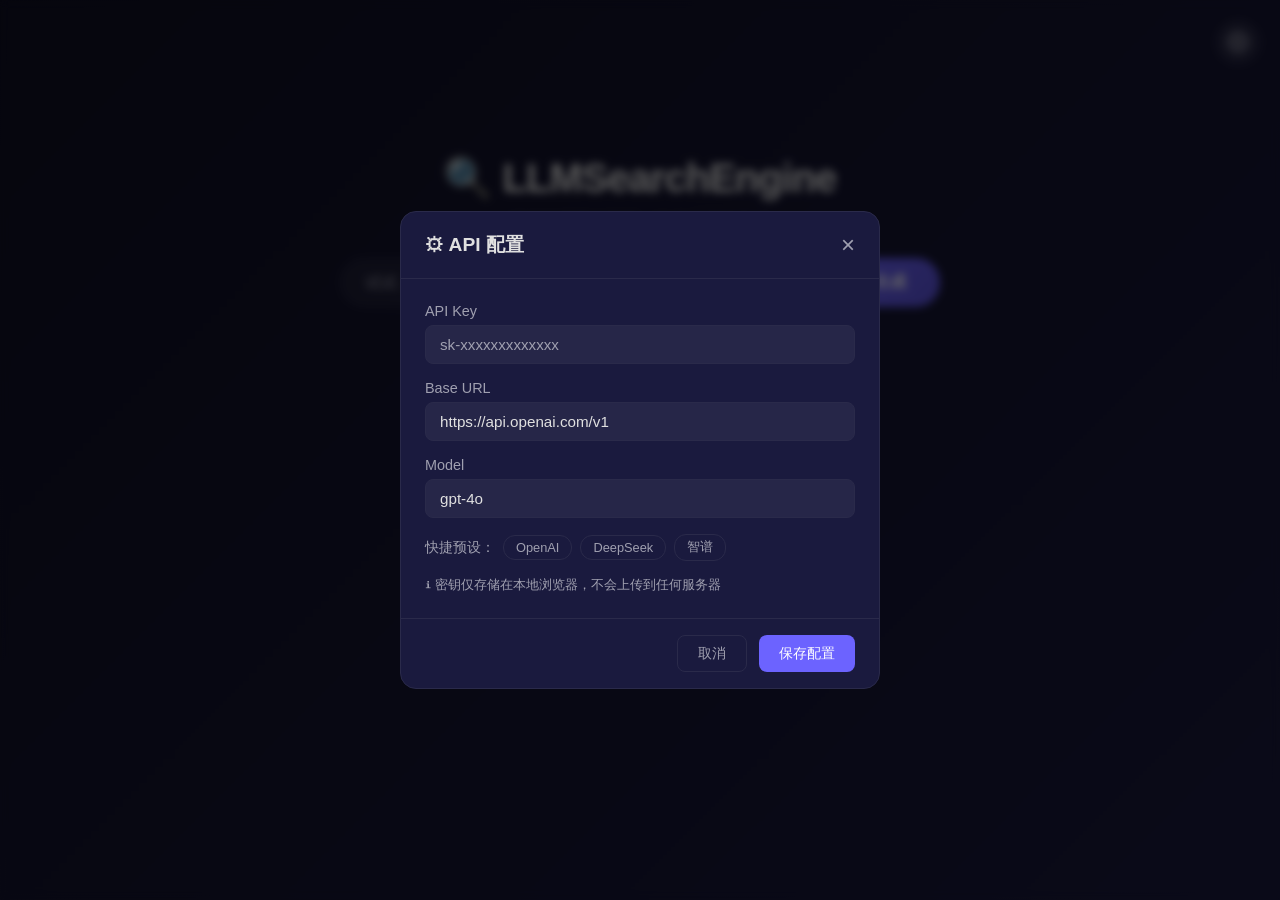
==== index.html @ c4bf189a "feat: 标语随机循环滚动 - 3D翻转动画+趣味词条" ====
<!DOCTYPE html>
<html lang="zh-CN">
<head>
  <meta charset="UTF-8">
  <meta name="viewport" content="width=device-width, initial-scale=1.0">
  <title>LLMSearchEngine — 生成式搜索引擎</title>
  <meta name="description" content="描述你想要的页面，AI 为你实时生成">
  <link rel="icon" href="data:image/svg+xml,<svg xmlns='http://www.w3.org/2000/svg' viewBox='0 0 100 100'><text y='.9em' font-size='90'>🔍</text></svg>">
  <link rel="stylesheet" href="style.css">
</head>
<body>

  <!-- ===== 设置按钮（固定右上角） ===== -->
  <button id="settings-btn" class="settings-btn" title="API 配置" aria-label="打开设置">
    <svg width="22" height="22" viewBox="0 0 24 24" fill="none" stroke="currentColor" stroke-width="2" stroke-linecap="round" stroke-linejoin="round">
      <circle cx="12" cy="12" r="3"/>
      <path d="M19.4 15a1.65 1.65 0 0 0 .33 1.82l.06.06a2 2 0 1 1-2.83 2.83l-.06-.06a1.65 1.65 0 0 0-1.82-.33 1.65 1.65 0 0 0-1 1.51V21a2 2 0 0 1-4 0v-.09A1.65 1.65 0 0 0 9 19.4a1.65 1.65 0 0 0-1.82.33l-.06.06a2 2 0 1 1-2.83-2.83l.06-.06a1.65 1.65 0 0 0 .33-1.82 1.65 1.65 0 0 0-1.51-1H3a2 2 0 0 1 0-4h.09A1.65 1.65 0 0 0 4.6 9a1.65 1.65 0 0 0-.33-1.82l-.06-.06a2 2 0 1 1 2.83-2.83l.06.06a1.65 1.65 0 0 0 1.82.33H9a1.65 1.65 0 0 0 1-1.51V3a2 2 0 0 1 4 0v.09a1.65 1.65 0 0 0 1 1.51 1.65 1.65 0 0 0 1.82-.33l.06-.06a2 2 0 1 1 2.83 2.83l-.06.06a1.65 1.65 0 0 0-.33 1.82V9a1.65 1.65 0 0 0 1.51 1H21a2 2 0 0 1 0 4h-.09a1.65 1.65 0 0 0-1.51 1z"/>
    </svg>
  </button>

  <!-- ===== 主内容区（搜索页） ===== -->
  <main class="main-content">

    <!-- 搜索区 -->
    <section id="search-section" class="search-section">
      <h1 class="logo">🔍 LLMSearchEngine</h1>
      <p class="tagline" id="tagline">描述你想要的页面，AI 为你实时生成</p>
      <form class="search-bar" id="search-form" autocomplete="off">
        <input
          type="text"
          id="search-input"
          class="search-input"
          placeholder="试试：一个贪吃蛇游戏"
          aria-label="页面描述"
        >
        <button type="submit" id="generate-btn" class="generate-btn"><span class="btn-text">生成</span></button>
      </form>
    </section>

    <!-- 进度区（初始隐藏） -->
    <section id="progress-section" class="progress-section hidden">
      <div class="progress-bar-track">
        <div id="progress-bar" class="progress-bar-fill" style="width: 0%"></div>
      </div>
      <p id="progress-text" class="progress-text">准备生成...</p>
    </section>

    <!-- 错误提示区（初始隐藏） -->
    <section id="error-section" class="error-section hidden">
      <p id="error-text" class="error-text"></p>
      <button id="retry-btn" class="retry-btn">重试</button>
    </section>

  </main>

  <!-- ===== 全屏结果区（初始隐藏） ===== -->
  <section id="result-section" class="result-section hidden">

    <!-- 顶部工具栏 -->
    <div class="result-toolbar">
      <button id="back-btn" class="back-btn" title="返回首页">
        <svg width="18" height="18" viewBox="0 0 24 24" fill="none" stroke="currentColor" stroke-width="2" stroke-linecap="round" stroke-linejoin="round">
          <line x1="19" y1="12" x2="5" y2="12"/>
          <polyline points="12 19 5 12 12 5"/>
        </svg>
        <span>返回</span>
      </button>

      <form id="correction-form" class="correction-bar" autocomplete="off">
        <input
          type="text"
          id="correction-input"
          class="correction-input"
          placeholder="描述需要修正的内容，如：按钮颜色改为红色"
          aria-label="修正描述"
        >
        <button type="submit" id="correction-btn" class="correction-btn"><span class="btn-text">修正</span></button>
      </form>

      <button id="open-new-tab-btn" class="icon-btn" title="在新标签页打开">↗</button>
    </div>

    <!-- 修正进度条（初始隐藏） -->
    <div id="correction-progress" class="correction-progress hidden">
      <div id="correction-progress-bar" class="correction-progress-bar" style="width: 0%"></div>
    </div>

    <!-- iframe 渲染区 -->
    <iframe
      id="result-frame"
      class="result-frame"
      sandbox="allow-scripts allow-forms allow-modals"
      srcdoc=""
      title="生成的页面"
    ></iframe>

  </section>

  <!-- ===== 设置面板（模态框，初始隐藏） ===== -->
  <div id="settings-modal" class="modal-overlay modal-hidden">
    <div class="modal-content">

      <div class="modal-header">
        <h2>⚙ API 配置</h2>
        <button id="config-close" class="modal-close" title="关闭" aria-label="关闭">×</button>
      </div>

      <div class="modal-body">

        <div class="form-group">
          <label for="config-api-key">API Key</label>
          <input type="password" id="config-api-key" placeholder="sk-xxxxxxxxxxxxx" autocomplete="off">
        </div>

        <div class="form-group">
          <label for="config-base-url">Base URL</label>
          <input type="text" id="config-base-url" placeholder="https://api.openai.com/v1">
        </div>

        <div class="form-group">
          <label for="config-model">Model</label>
          <input type="text" id="config-model" placeholder="gpt-4o">
        </div>

        <div class="presets">
          <span class="presets-label">快捷预设：</span>
          <button class="preset-btn" data-base-url="https://api.openai.com/v1" data-model="gpt-4o">OpenAI</button>
          <button class="preset-btn" data-base-url="https://api.deepseek.com/v1" data-model="deepseek-chat">DeepSeek</button>
          <button class="preset-btn" data-base-url="https://open.bigmodel.cn/api/paas/v4" data-model="glm-4">智谱</button>
        </div>

        <p class="security-note">ℹ 密钥仅存储在本地浏览器，不会上传到任何服务器</p>

      </div>

      <div class="modal-footer">
        <button id="config-cancel" class="btn-secondary">取消</button>
        <button id="config-save" class="btn-primary">保存配置</button>
      </div>

    </div>
  </div>

  <!-- ===== Toast 通知 ===== -->
  <div id="toast" class="toast hidden"></div>

  <noscript>
    <p style="text-align: center; margin-top: 40px; color: #ccc;">
      本应用需要 JavaScript 支持，请启用后刷新。
    </p>
  </noscript>

  <script src="app.js"></script>
</body>
</html>
---- style.css ----
/* ===== CSS Variables ===== */
:root {
  --bg-primary: #0f0f23;
  --bg-secondary: #1a1a3e;
  --text-primary: #e0e0e0;
  --text-secondary: #a0a0b0;
  --accent: #6c63ff;
  --accent-hover: #5a52d9;
  --accent-glow: rgba(108, 99, 255, 0.3);
  --border: #2a2a4a;
  --danger: #ff5252;
  --radius-sm: 8px;
  --radius-md: 12px;
  --radius-lg: 16px;
  --radius-pill: 24px;
  --transition: 0.3s ease;
}

/* ===== Reset ===== */
*, *::before, *::after {
  box-sizing: border-box;
  margin: 0;
  padding: 0;
}

/* ===== Base ===== */
body {
  font-family: -apple-system, BlinkMacSystemFont, 'Segoe UI', Roboto, sans-serif;
  background: linear-gradient(135deg, var(--bg-primary), var(--bg-secondary));
  color: var(--text-primary);
  min-height: 100vh;
  overflow-x: hidden;
}

.hidden {
  display: none !important;
}

/* ===== Settings Button ===== */
.settings-btn {
  position: fixed;
  top: 20px;
  right: 20px;
  background: rgba(255, 255, 255, 0.08);
  border: 1px solid var(--border);
  border-radius: 50%;
  width: 44px;
  height: 44px;
  display: flex;
  align-items: center;
  justify-content: center;
  cursor: pointer;
  color: var(--text-secondary);
  transition: all var(--transition);
  z-index: 100;
}

.settings-btn:hover {
  background: rgba(255, 255, 255, 0.15);
  color: var(--text-primary);
  transform: rotate(90deg);
}

/* ===== Main Content ===== */
.main-content {
  max-width: 900px;
  margin: 0 auto;
  padding: 20px;
  min-height: 100vh;
  display: flex;
  flex-direction: column;
}

/* ===== Search Section ===== */
.search-section {
  display: flex;
  flex-direction: column;
  align-items: center;
  padding-top: 15vh;
  gap: 12px;
}

.logo {
  font-size: 2.5rem;
  font-weight: 700;
  letter-spacing: -1px;
}

.tagline {
  color: var(--text-secondary);
  font-size: 1rem;
  margin-bottom: 8px;
  height: 1.5em;
  overflow: hidden;
  position: relative;
  min-width: 300px;
  text-align: center;
}

.tagline-text {
  position: absolute;
  top: 0;
  left: 0;
  width: 100%;
  white-space: nowrap;
  opacity: 0;
  transform: translateY(100%) rotateX(-90deg);
  transition: opacity 0.5s ease, transform 0.5s cubic-bezier(0.34, 1.56, 0.64, 1);
}

.tagline-text.active {
  opacity: 1;
  transform: translateY(0) rotateX(0deg);
}

.tagline-text.leaving {
  opacity: 0;
  transform: translateY(-100%) rotateX(90deg);
}

.search-bar {
  display: flex;
  gap: 10px;
  width: 100%;
  max-width: 600px;
}

.search-input {
  flex: 1;
  padding: 14px 24px;
  font-size: 1rem;
  border: 1px solid var(--border);
  border-radius: var(--radius-pill);
  background: rgba(255, 255, 255, 0.05);
  color: var(--text-primary);
  outline: none;
  transition: border-color var(--transition), box-shadow var(--transition);
}

.search-input:focus {
  border-color: var(--accent);
  box-shadow: 0 0 0 3px var(--accent-glow);
}

.search-input::placeholder {
  color: var(--text-secondary);
}

.search-input:disabled {
  opacity: 0.5;
  cursor: not-allowed;
}

.generate-btn {
  padding: 14px 28px;
  font-size: 1rem;
  font-weight: 600;
  border: none;
  border-radius: var(--radius-pill);
  background: linear-gradient(135deg, var(--accent), var(--accent-hover));
  color: white;
  cursor: pointer;
  transition: all var(--transition);
  white-space: nowrap;
  display: flex;
  align-items: center;
  justify-content: center;
  gap: 8px;
  min-width: 100px;
}

.generate-btn:hover:not(:disabled) {
  transform: translateY(-2px);
  box-shadow: 0 4px 20px var(--accent-glow);
}

.generate-btn:active:not(:disabled) {
  transform: translateY(0);
}

.generate-btn:disabled {
  cursor: not-allowed;
  opacity: 0.7;
}

.generate-btn.loading {
  pointer-events: none;
}

.generate-btn.loading::before {
  content: '';
  width: 16px;
  height: 16px;
  border: 2px solid rgba(255, 255, 255, 0.3);
  border-top-color: white;
  border-radius: 50%;
  animation: spin 0.6s linear infinite;
}

.generate-btn.loading .btn-text {
  display: none;
}

/* ===== Progress Section ===== */
.progress-section {
  margin: 40px auto 0;
  width: 100%;
  max-width: 600px;
  animation: fadeInUp 0.4s ease;
}

.progress-bar-track {
  width: 100%;
  height: 6px;
  background: var(--border);
  border-radius: 3px;
  overflow: hidden;
}

.progress-bar-fill {
  height: 100%;
  background: linear-gradient(90deg, var(--accent), var(--accent-hover));
  border-radius: 3px;
  transition: width 0.3s ease;
}

.progress-bar-fill.pulsing {
  animation: pulse 1.5s ease-in-out infinite;
}

.progress-text {
  text-align: center;
  margin-top: 12px;
  color: var(--text-secondary);
  font-size: 0.9rem;
}

/* ===== Error Section ===== */
.error-section {
  margin: 40px auto 0;
  text-align: center;
  width: 100%;
  max-width: 600px;
  animation: shake 0.5s ease;
}

.error-text {
  color: var(--danger);
  font-size: 0.95rem;
  margin-bottom: 16px;
  line-height: 1.5;
}

.retry-btn {
  padding: 10px 24px;
  border: 1px solid var(--danger);
  border-radius: 20px;
  background: transparent;
  color: var(--danger);
  cursor: pointer;
  font-size: 0.9rem;
  transition: all var(--transition);
}

.retry-btn:hover {
  background: var(--danger);
  color: white;
}

/* ===== Full-Screen Result Section ===== */
.result-section {
  position: fixed;
  top: 0;
  left: 0;
  width: 100vw;
  height: 100vh;
  z-index: 150;
  background: var(--bg-primary);
  display: flex;
  flex-direction: column;
  animation: fadeIn 0.3s ease;
}

/* ===== Result Toolbar ===== */
.result-toolbar {
  display: flex;
  align-items: center;
  gap: 12px;
  padding: 10px 16px;
  background: var(--bg-secondary);
  border-bottom: 1px solid var(--border);
  flex-shrink: 0;
}

.back-btn {
  display: flex;
  align-items: center;
  gap: 6px;
  padding: 8px 14px;
  border: 1px solid var(--border);
  border-radius: var(--radius-sm);
  background: transparent;
  color: var(--text-secondary);
  cursor: pointer;
  font-size: 0.9rem;
  transition: all var(--transition);
  white-space: nowrap;
}

.back-btn:hover {
  border-color: var(--accent);
  color: var(--text-primary);
}

/* ===== Correction Bar ===== */
.correction-bar {
  flex: 1;
  display: flex;
  gap: 8px;
  max-width: 600px;
}

.correction-input {
  flex: 1;
  padding: 8px 16px;
  font-size: 0.9rem;
  border: 1px solid var(--border);
  border-radius: var(--radius-pill);
  background: rgba(255, 255, 255, 0.05);
  color: var(--text-primary);
  outline: none;
  transition: border-color var(--transition), box-shadow var(--transition);
}

.correction-input:focus {
  border-color: var(--accent);
  box-shadow: 0 0 0 2px var(--accent-glow);
}

.correction-input::placeholder {
  color: var(--text-secondary);
}

.correction-input:disabled {
  opacity: 0.5;
  cursor: not-allowed;
}

.correction-btn {
  padding: 8px 20px;
  font-size: 0.9rem;
  font-weight: 600;
  border: none;
  border-radius: var(--radius-pill);
  background: var(--accent);
  color: white;
  cursor: pointer;
  transition: all var(--transition);
  white-space: nowrap;
  display: flex;
  align-items: center;
  justify-content: center;
  min-width: 70px;
}

.correction-btn:hover:not(:disabled) {
  background: var(--accent-hover);
}

.correction-btn:disabled {
  cursor: not-allowed;
  opacity: 0.7;
}

.correction-btn.loading {
  pointer-events: none;
}

.correction-btn.loading::before {
  content: '';
  width: 14px;
  height: 14px;
  border: 2px solid rgba(255, 255, 255, 0.3);
  border-top-color: white;
  border-radius: 50%;
  animation: spin 0.6s linear infinite;
}

.correction-btn.loading .btn-text {
  display: none;
}

/* ===== Icon Button ===== */
.icon-btn {
  padding: 8px 12px;
  font-size: 1rem;
  border: 1px solid var(--border);
  border-radius: var(--radius-sm);
  background: transparent;
  color: var(--text-secondary);
  cursor: pointer;
  transition: all var(--transition);
  white-space: nowrap;
}

.icon-btn:hover {
  border-color: var(--accent);
  color: var(--text-primary);
}

/* ===== Correction Progress ===== */
.correction-progress {
  height: 3px;
  background: var(--border);
  flex-shrink: 0;
  overflow: hidden;
}

.correction-progress-bar {
  height: 100%;
  background: linear-gradient(90deg, var(--accent), var(--accent-hover));
  transition: width 0.3s ease;
}

.correction-progress-bar.pulsing {
  animation: pulse 1.5s ease-in-out infinite;
}

/* ===== Result Frame ===== */
.result-frame {
  flex: 1;
  width: 100%;
  border: none;
  background: white;
}

/* ===== Modal ===== */
.modal-overlay {
  position: fixed;
  top: 0;
  left: 0;
  width: 100%;
  height: 100%;
  background: rgba(0, 0, 0, 0.6);
  display: flex;
  align-items: center;
  justify-content: center;
  z-index: 200;
  backdrop-filter: blur(4px);
  opacity: 1;
  visibility: visible;
  transition: opacity 0.3s ease, visibility 0.3s ease;
}

.modal-overlay.modal-hidden {
  opacity: 0;
  visibility: hidden;
  pointer-events: none;
}

.modal-content {
  background: var(--bg-secondary);
  border: 1px solid var(--border);
  border-radius: var(--radius-lg);
  width: 90%;
  max-width: 480px;
  overflow: hidden;
  transform: scale(1);
  transition: transform 0.3s ease;
}

.modal-overlay.modal-hidden .modal-content {
  transform: scale(0.95);
}

.modal-header {
  display: flex;
  justify-content: space-between;
  align-items: center;
  padding: 20px 24px;
  border-bottom: 1px solid var(--border);
}

.modal-header h2 {
  font-size: 1.2rem;
}

.modal-close {
  background: none;
  border: none;
  color: var(--text-secondary);
  font-size: 1.5rem;
  cursor: pointer;
  line-height: 1;
  padding: 0;
  transition: color var(--transition);
}

.modal-close:hover {
  color: var(--text-primary);
}

.modal-body {
  padding: 24px;
}

.form-group {
  margin-bottom: 16px;
}

.form-group label {
  display: block;
  margin-bottom: 6px;
  font-size: 0.9rem;
  color: var(--text-secondary);
}

.form-group input {
  width: 100%;
  padding: 10px 14px;
  font-size: 0.95rem;
  border: 1px solid var(--border);
  border-radius: var(--radius-sm);
  background: rgba(255, 255, 255, 0.05);
  color: var(--text-primary);
  outline: none;
  transition: border-color var(--transition), box-shadow var(--transition);
}

.form-group input:focus {
  border-color: var(--accent);
  box-shadow: 0 0 0 2px var(--accent-glow);
}

.form-group input::placeholder {
  color: var(--text-secondary);
}

/* ===== Presets ===== */
.presets {
  margin: 16px 0;
  display: flex;
  align-items: center;
  gap: 8px;
  flex-wrap: wrap;
}

.presets-label {
  font-size: 0.85rem;
  color: var(--text-secondary);
}

.preset-btn {
  padding: 4px 12px;
  font-size: 0.8rem;
  border: 1px solid var(--border);
  border-radius: 12px;
  background: transparent;
  color: var(--text-secondary);
  cursor: pointer;
  transition: all var(--transition);
}

.preset-btn:hover {
  border-color: var(--accent);
  color: var(--text-primary);
}

.preset-btn.active {
  border-color: var(--accent);
  color: var(--text-primary);
  background: var(--accent-glow);
}

.security-note {
  font-size: 0.8rem;
  color: var(--text-secondary);
  margin-top: 8px;
}

/* ===== Modal Footer ===== */
.modal-footer {
  display: flex;
  justify-content: flex-end;
  gap: 12px;
  padding: 16px 24px;
  border-top: 1px solid var(--border);
}

.btn-secondary {
  padding: 8px 20px;
  border: 1px solid var(--border);
  border-radius: var(--radius-sm);
  background: transparent;
  color: var(--text-secondary);
  cursor: pointer;
  font-size: 0.9rem;
  transition: all var(--transition);
}

.btn-secondary:hover {
  border-color: var(--text-secondary);
  color: var(--text-primary);
}

.btn-primary {
  padding: 8px 20px;
  border: none;
  border-radius: var(--radius-sm);
  background: var(--accent);
  color: white;
  cursor: pointer;
  font-size: 0.9rem;
  transition: all var(--transition);
}

.btn-primary:hover {
  background: var(--accent-hover);
}

/* ===== Toast ===== */
.toast {
  position: fixed;
  bottom: 24px;
  left: 50%;
  transform: translateX(-50%);
  background: var(--danger);
  color: white;
  padding: 12px 24px;
  border-radius: var(--radius-sm);
  font-size: 0.9rem;
  z-index: 300;
  animation: fadeInUp 0.3s ease;
  max-width: 90%;
  text-align: center;
}

/* ===== Keyframes ===== */
@keyframes pulse {
  0%, 100% { opacity: 1; }
  50% { opacity: 0.5; }
}

@keyframes spin {
  to { transform: rotate(360deg); }
}

@keyframes fadeIn {
  from { opacity: 0; }
  to { opacity: 1; }
}

@keyframes fadeInUp {
  from { opacity: 0; transform: translateY(20px); }
  to { opacity: 1; transform: translateY(0); }
}

@keyframes shake {
  0%, 100% { transform: translateX(0); }
  10%, 30%, 50%, 70%, 90% { transform: translateX(-6px); }
  20%, 40%, 60%, 80% { transform: translateX(6px); }
}

/* ===== Responsive ===== */
@media (max-width: 600px) {
  .search-bar {
    flex-direction: column;
  }

  .generate-btn {
    width: 100%;
  }

  .logo {
    font-size: 1.8rem;
  }

  .search-section {
    padding-top: 10vh;
  }

  .modal-content {
    width: 95%;
  }

  .result-toolbar {
    flex-wrap: wrap;
    gap: 8px;
  }

  .correction-bar {
    order: 3;
    width: 100%;
    max-width: none;
  }
}
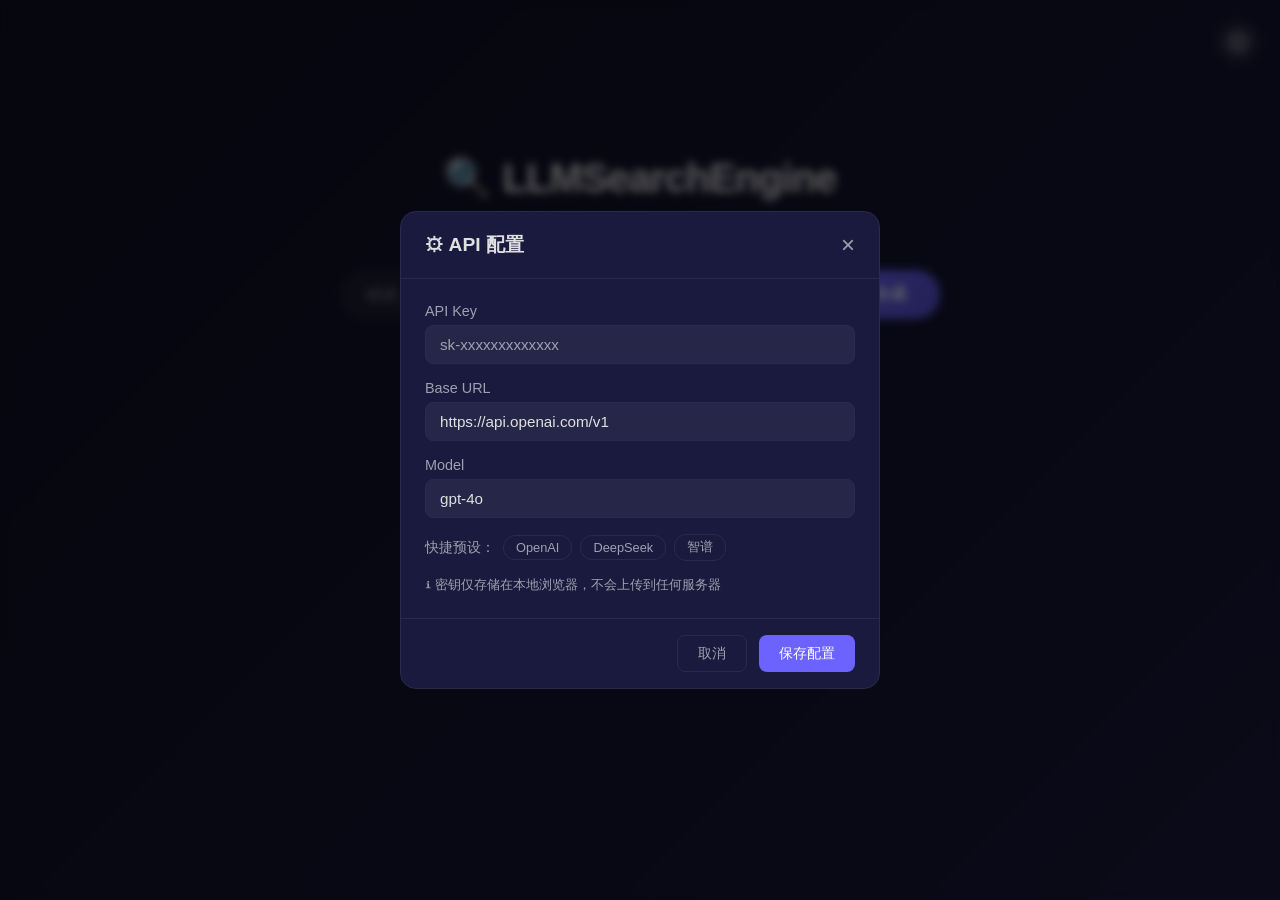
==== commit fac03400: "feat: 标语字体调大+强制修正按钮+LLM跳格子小游戏" ====
--- a/index.html
+++ b/index.html
@@ -78,6 +78,7 @@
       </form>
 
       <button id="open-new-tab-btn" class="icon-btn" title="在新标签页打开">↗</button>
+      <button id="force-correct-btn" class="force-correct-btn" title="强制修正">强制修正</button>
     </div>
 
     <!-- 修正进度条（初始隐藏） -->
@@ -94,6 +95,32 @@
       title="生成的页面"
     ></iframe>
 
+  </section>
+
+  <!-- ===== LLM 跳格子小游戏（初始隐藏） ===== -->
+  <section id="game-section" class="game-section hidden">
+    <div class="game-header">
+      <span class="game-score">SCORE: <span id="game-score">0</span></span>
+      <span class="game-hint">空格 / 点击跳跃</span>
+    </div>
+    <canvas id="game-canvas" class="game-canvas"></canvas>
+
+    <!-- 开始遮罩 -->
+    <div id="game-start-overlay" class="game-overlay">
+      <h2 class="game-title">LLM Jump</h2>
+      <p>按空格键或点击屏幕跳跃，躲过随机字符串柱子</p>
+      <button id="game-start-btn" class="game-start-btn">开始游戏</button>
+    </div>
+
+    <!-- 游戏结束遮罩 -->
+    <div id="game-over-overlay" class="game-overlay hidden">
+      <h2 class="game-over-text" data-text="YOUR LLM HAS DISAPPEARED">YOUR LLM HAS DISAPPEARED</h2>
+      <p class="game-over-score">Score: <span id="game-final-score">0</span></p>
+      <div class="game-over-buttons">
+        <button id="game-restart-btn" class="game-restart-btn">重启游戏</button>
+        <button id="game-home-btn" class="game-home-btn">返回首页</button>
+      </div>
+    </div>
   </section>
 
   <!-- ===== 设置面板（模态框，初始隐藏） ===== -->
--- a/style.css
+++ b/style.css
@@ -88,9 +88,9 @@
 
 .tagline {
   color: var(--text-secondary);
-  font-size: 1rem;
+  font-size: 1.25rem;
   margin-bottom: 8px;
-  height: 1.5em;
+  height: 1.8em;
   overflow: hidden;
   position: relative;
   min-width: 300px;
@@ -635,6 +635,208 @@
   text-align: center;
 }
 
+/* ===== Force Correct Button ===== */
+.force-correct-btn {
+  padding: 8px 14px;
+  font-size: 0.85rem;
+  font-weight: 600;
+  border: 1px solid var(--danger);
+  border-radius: var(--radius-sm);
+  background: transparent;
+  color: var(--danger);
+  cursor: pointer;
+  transition: all var(--transition);
+  white-space: nowrap;
+}
+
+.force-correct-btn:hover {
+  background: var(--danger);
+  color: white;
+}
+
+/* ===== Game Section ===== */
+.game-section {
+  position: fixed;
+  top: 0;
+  left: 0;
+  width: 100vw;
+  height: 100vh;
+  z-index: 160;
+  background: var(--bg-primary);
+  display: flex;
+  flex-direction: column;
+  animation: fadeIn 0.3s ease;
+}
+
+.game-header {
+  display: flex;
+  align-items: center;
+  justify-content: space-between;
+  padding: 10px 20px;
+  background: var(--bg-secondary);
+  border-bottom: 1px solid var(--border);
+  flex-shrink: 0;
+}
+
+.game-score {
+  font-size: 1.2rem;
+  font-weight: 700;
+  color: var(--accent);
+  font-family: 'Courier New', monospace;
+}
+
+.game-hint {
+  font-size: 0.85rem;
+  color: var(--text-secondary);
+}
+
+.game-canvas {
+  flex: 1;
+  width: 100%;
+  display: block;
+  cursor: pointer;
+}
+
+/* ===== Game Overlays ===== */
+.game-overlay {
+  position: absolute;
+  inset: 0;
+  display: flex;
+  flex-direction: column;
+  align-items: center;
+  justify-content: center;
+  background: rgba(15, 15, 35, 0.92);
+  backdrop-filter: blur(6px);
+  z-index: 10;
+}
+
+.game-title {
+  font-size: 2.5rem;
+  font-weight: 800;
+  color: var(--accent);
+  margin-bottom: 12px;
+  letter-spacing: 2px;
+}
+
+.game-overlay p {
+  color: var(--text-secondary);
+  font-size: 1rem;
+  margin-bottom: 24px;
+}
+
+.game-start-btn {
+  padding: 12px 36px;
+  font-size: 1.1rem;
+  font-weight: 700;
+  border: none;
+  border-radius: var(--radius-pill);
+  background: linear-gradient(135deg, var(--accent), var(--accent-hover));
+  color: white;
+  cursor: pointer;
+  transition: all var(--transition);
+}
+
+.game-start-btn:hover {
+  transform: translateY(-2px);
+  box-shadow: 0 4px 20px var(--accent-glow);
+}
+
+/* ===== Game Over Text (Glitch Art) ===== */
+.game-over-text {
+  font-size: 2.8rem;
+  font-weight: 900;
+  letter-spacing: 4px;
+  text-transform: uppercase;
+  color: #ff5252;
+  text-align: center;
+  margin-bottom: 8px;
+  position: relative;
+  animation: glitchShift 0.15s infinite;
+}
+
+.game-over-text::before,
+.game-over-text::after {
+  content: attr(data-text);
+  position: absolute;
+  top: 0;
+  left: 0;
+  width: 100%;
+}
+
+.game-over-text::before {
+  color: #00fff9;
+  animation: glitchTop 0.3s infinite linear alternate-reverse;
+}
+
+.game-over-text::after {
+  color: #ff00c1;
+  animation: glitchBottom 0.35s infinite linear alternate-reverse;
+}
+
+@keyframes glitchShift {
+  0%   { transform: translate(0); }
+  25%  { transform: translate(-1px, 1px); }
+  50%  { transform: translate(1px, -1px); }
+  75%  { transform: translate(-1px, -1px); }
+  100% { transform: translate(1px, 1px); }
+}
+
+@keyframes glitchTop {
+  0%   { clip-path: inset(0 0 85% 0); transform: translate(-2px, -1px); }
+  100% { clip-path: inset(0 0 85% 0); transform: translate(2px, 1px); }
+}
+
+@keyframes glitchBottom {
+  0%   { clip-path: inset(85% 0 0 0); transform: translate(2px, 1px); }
+  100% { clip-path: inset(85% 0 0 0); transform: translate(-2px, -1px); }
+}
+
+.game-over-score {
+  font-size: 1.3rem;
+  color: var(--text-secondary);
+  margin-bottom: 28px;
+  font-family: 'Courier New', monospace;
+}
+
+.game-over-buttons {
+  display: flex;
+  gap: 16px;
+}
+
+.game-restart-btn {
+  padding: 12px 32px;
+  font-size: 1rem;
+  font-weight: 700;
+  border: none;
+  border-radius: var(--radius-pill);
+  background: linear-gradient(135deg, var(--accent), var(--accent-hover));
+  color: white;
+  cursor: pointer;
+  transition: all var(--transition);
+}
+
+.game-restart-btn:hover {
+  transform: translateY(-2px);
+  box-shadow: 0 4px 20px var(--accent-glow);
+}
+
+.game-home-btn {
+  padding: 12px 32px;
+  font-size: 1rem;
+  font-weight: 700;
+  border: 1px solid var(--border);
+  border-radius: var(--radius-pill);
+  background: transparent;
+  color: var(--text-secondary);
+  cursor: pointer;
+  transition: all var(--transition);
+}
+
+.game-home-btn:hover {
+  border-color: var(--text-secondary);
+  color: var(--text-primary);
+}
+
 /* ===== Keyframes ===== */
 @keyframes pulse {
   0%, 100% { opacity: 1; }
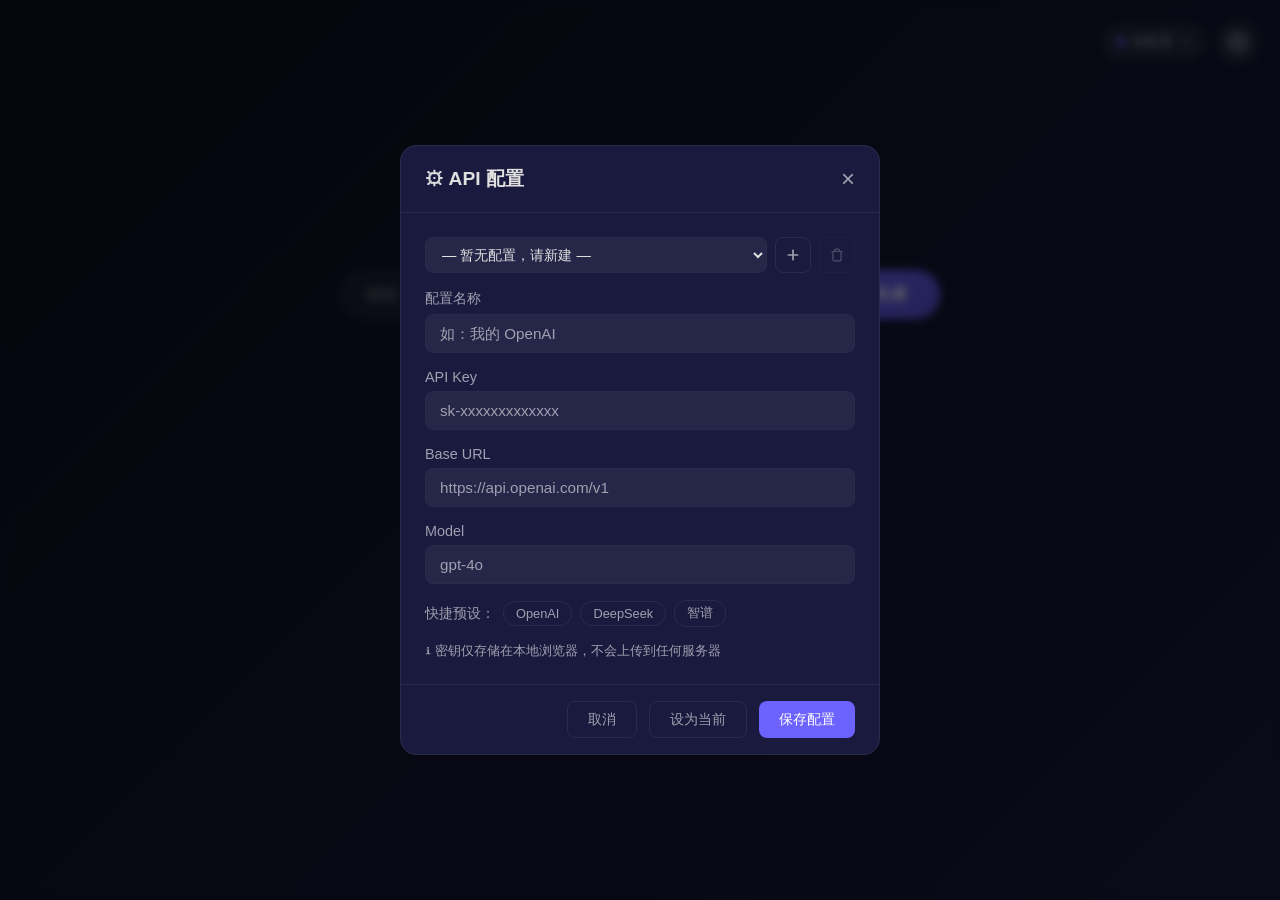
==== commit b9d8ba0f: "feat: 多模型配置管理，支持保存多个API配置并快速切换 数据模型从单配置升级为 {configs:[], activeId} 多配置结构，自动迁移旧格式。顶部栏新增模型切换器下拉菜单，设置面板支" ====
--- a/index.html
+++ b/index.html
@@ -10,13 +10,25 @@
 </head>
 <body>
 
-  <!-- ===== 设置按钮（固定右上角） ===== -->
-  <button id="settings-btn" class="settings-btn" title="API 配置" aria-label="打开设置">
-    <svg width="22" height="22" viewBox="0 0 24 24" fill="none" stroke="currentColor" stroke-width="2" stroke-linecap="round" stroke-linejoin="round">
-      <circle cx="12" cy="12" r="3"/>
-      <path d="M19.4 15a1.65 1.65 0 0 0 .33 1.82l.06.06a2 2 0 1 1-2.83 2.83l-.06-.06a1.65 1.65 0 0 0-1.82-.33 1.65 1.65 0 0 0-1 1.51V21a2 2 0 0 1-4 0v-.09A1.65 1.65 0 0 0 9 19.4a1.65 1.65 0 0 0-1.82.33l-.06.06a2 2 0 1 1-2.83-2.83l.06-.06a1.65 1.65 0 0 0 .33-1.82 1.65 1.65 0 0 0-1.51-1H3a2 2 0 0 1 0-4h.09A1.65 1.65 0 0 0 4.6 9a1.65 1.65 0 0 0-.33-1.82l-.06-.06a2 2 0 1 1 2.83-2.83l.06.06a1.65 1.65 0 0 0 1.82.33H9a1.65 1.65 0 0 0 1-1.51V3a2 2 0 0 1 4 0v.09a1.65 1.65 0 0 0 1 1.51 1.65 1.65 0 0 0 1.82-.33l.06-.06a2 2 0 1 1 2.83 2.83l-.06.06a1.65 1.65 0 0 0-.33 1.82V9a1.65 1.65 0 0 0 1.51 1H21a2 2 0 0 1 0 4h-.09a1.65 1.65 0 0 0-1.51 1z"/>
-    </svg>
-  </button>
+  <!-- ===== 顶部栏（模型切换 + 设置按钮） ===== -->
+  <div class="top-bar">
+    <div class="model-switcher">
+      <button id="model-switch-btn" class="model-switch-btn" title="切换模型">
+        <span class="model-dot"></span>
+        <span id="current-model-name">未配置</span>
+        <svg width="12" height="12" viewBox="0 0 24 24" fill="none" stroke="currentColor" stroke-width="2.5" stroke-linecap="round" stroke-linejoin="round">
+          <polyline points="6 9 12 15 18 9"/>
+        </svg>
+      </button>
+      <div id="model-dropdown" class="model-dropdown hidden"></div>
+    </div>
+    <button id="settings-btn" class="settings-btn" title="API 配置" aria-label="打开设置">
+      <svg width="22" height="22" viewBox="0 0 24 24" fill="none" stroke="currentColor" stroke-width="2" stroke-linecap="round" stroke-linejoin="round">
+        <circle cx="12" cy="12" r="3"/>
+        <path d="M19.4 15a1.65 1.65 0 0 0 .33 1.82l.06.06a2 2 0 1 1-2.83 2.83l-.06-.06a1.65 1.65 0 0 0-1.82-.33 1.65 1.65 0 0 0-1 1.51V21a2 2 0 0 1-4 0v-.09A1.65 1.65 0 0 0 9 19.4a1.65 1.65 0 0 0-1.82.33l-.06.06a2 2 0 1 1-2.83-2.83l.06-.06a1.65 1.65 0 0 0 .33-1.82 1.65 1.65 0 0 0-1.51-1H3a2 2 0 0 1 0-4h.09A1.65 1.65 0 0 0 4.6 9a1.65 1.65 0 0 0-.33-1.82l-.06-.06a2 2 0 1 1 2.83-2.83l.06.06a1.65 1.65 0 0 0 1.82.33H9a1.65 1.65 0 0 0 1-1.51V3a2 2 0 0 1 4 0v.09a1.65 1.65 0 0 0 1 1.51 1.65 1.65 0 0 0 1.82-.33l.06-.06a2 2 0 1 1 2.83 2.83l-.06.06a1.65 1.65 0 0 0-.33 1.82V9a1.65 1.65 0 0 0 1.51 1H21a2 2 0 0 1 0 4h-.09a1.65 1.65 0 0 0-1.51 1z"/>
+      </svg>
+    </button>
+  </div>
 
   <!-- ===== 主内容区（搜索页） ===== -->
   <main class="main-content">
@@ -78,6 +90,7 @@
       </form>
 
       <button id="open-new-tab-btn" class="icon-btn" title="在新标签页打开">↗</button>
+      <button id="download-btn" class="icon-btn" title="下载到本地">⬇</button>
       <button id="force-correct-btn" class="force-correct-btn" title="强制修正">强制修正</button>
     </div>
 
@@ -97,32 +110,6 @@
 
   </section>
 
-  <!-- ===== LLM 跳格子小游戏（初始隐藏） ===== -->
-  <section id="game-section" class="game-section hidden">
-    <div class="game-header">
-      <span class="game-score">SCORE: <span id="game-score">0</span></span>
-      <span class="game-hint">空格 / 点击跳跃</span>
-    </div>
-    <canvas id="game-canvas" class="game-canvas"></canvas>
-
-    <!-- 开始遮罩 -->
-    <div id="game-start-overlay" class="game-overlay">
-      <h2 class="game-title">LLM Jump</h2>
-      <p>按空格键或点击屏幕跳跃，躲过随机字符串柱子</p>
-      <button id="game-start-btn" class="game-start-btn">开始游戏</button>
-    </div>
-
-    <!-- 游戏结束遮罩 -->
-    <div id="game-over-overlay" class="game-overlay hidden">
-      <h2 class="game-over-text" data-text="YOUR LLM HAS DISAPPEARED">YOUR LLM HAS DISAPPEARED</h2>
-      <p class="game-over-score">Score: <span id="game-final-score">0</span></p>
-      <div class="game-over-buttons">
-        <button id="game-restart-btn" class="game-restart-btn">重启游戏</button>
-        <button id="game-home-btn" class="game-home-btn">返回首页</button>
-      </div>
-    </div>
-  </section>
-
   <!-- ===== 设置面板（模态框，初始隐藏） ===== -->
   <div id="settings-modal" class="modal-overlay modal-hidden">
     <div class="modal-content">
@@ -133,6 +120,28 @@
       </div>
 
       <div class="modal-body">
+
+        <!-- 配置选择器 -->
+        <div class="config-selector-row">
+          <select id="config-select" class="config-select"></select>
+          <button id="config-new" class="btn-icon-sm" title="新建配置">
+            <svg width="16" height="16" viewBox="0 0 24 24" fill="none" stroke="currentColor" stroke-width="2.5" stroke-linecap="round" stroke-linejoin="round">
+              <line x1="12" y1="5" x2="12" y2="19"/>
+              <line x1="5" y1="12" x2="19" y2="12"/>
+            </svg>
+          </button>
+          <button id="config-delete" class="btn-icon-sm btn-icon-danger" title="删除配置" disabled>
+            <svg width="14" height="14" viewBox="0 0 24 24" fill="none" stroke="currentColor" stroke-width="2" stroke-linecap="round" stroke-linejoin="round">
+              <polyline points="3 6 5 6 21 6"/>
+              <path d="M19 6v14a2 2 0 0 1-2 2H7a2 2 0 0 1-2-2V6m3 0V4a2 2 0 0 1 2-2h4a2 2 0 0 1 2 2v2"/>
+            </svg>
+          </button>
+        </div>
+
+        <div class="form-group">
+          <label for="config-name">配置名称</label>
+          <input type="text" id="config-name" placeholder="如：我的 OpenAI" autocomplete="off">
+        </div>
 
         <div class="form-group">
           <label for="config-api-key">API Key</label>
@@ -151,9 +160,9 @@
 
         <div class="presets">
           <span class="presets-label">快捷预设：</span>
-          <button class="preset-btn" data-base-url="https://api.openai.com/v1" data-model="gpt-4o">OpenAI</button>
-          <button class="preset-btn" data-base-url="https://api.deepseek.com/v1" data-model="deepseek-chat">DeepSeek</button>
-          <button class="preset-btn" data-base-url="https://open.bigmodel.cn/api/paas/v4" data-model="glm-4">智谱</button>
+          <button class="preset-btn" data-name="OpenAI" data-base-url="https://api.openai.com/v1" data-model="gpt-4o">OpenAI</button>
+          <button class="preset-btn" data-name="DeepSeek" data-base-url="https://api.deepseek.com/v1" data-model="deepseek-chat">DeepSeek</button>
+          <button class="preset-btn" data-name="智谱GLM" data-base-url="https://open.bigmodel.cn/api/paas/v4" data-model="glm-4">智谱</button>
         </div>
 
         <p class="security-note">ℹ 密钥仅存储在本地浏览器，不会上传到任何服务器</p>
@@ -162,6 +171,7 @@
 
       <div class="modal-footer">
         <button id="config-cancel" class="btn-secondary">取消</button>
+        <button id="config-set-active" class="btn-secondary" disabled>设为当前</button>
         <button id="config-save" class="btn-primary">保存配置</button>
       </div>
 
--- a/style.css
+++ b/style.css
@@ -36,11 +36,105 @@
   display: none !important;
 }
 
-/* ===== Settings Button ===== */
-.settings-btn {
+/* ===== Top Bar (Model Switcher + Settings) ===== */
+.top-bar {
   position: fixed;
   top: 20px;
   right: 20px;
+  display: flex;
+  align-items: center;
+  gap: 10px;
+  z-index: 100;
+}
+
+/* ===== Model Switcher ===== */
+.model-switcher {
+  position: relative;
+}
+
+.model-switch-btn {
+  display: flex;
+  align-items: center;
+  gap: 6px;
+  padding: 8px 14px;
+  background: rgba(255, 255, 255, 0.08);
+  border: 1px solid var(--border);
+  border-radius: var(--radius-pill);
+  color: var(--text-secondary);
+  cursor: pointer;
+  font-size: 0.85rem;
+  transition: all var(--transition);
+  white-space: nowrap;
+  max-width: 200px;
+}
+
+.model-switch-btn:hover {
+  background: rgba(255, 255, 255, 0.15);
+  color: var(--text-primary);
+  border-color: var(--accent);
+}
+
+.model-dot {
+  width: 8px;
+  height: 8px;
+  border-radius: 50%;
+  background: var(--accent);
+  flex-shrink: 0;
+}
+
+#current-model-name {
+  overflow: hidden;
+  text-overflow: ellipsis;
+}
+
+.model-dropdown {
+  position: absolute;
+  top: calc(100% + 8px);
+  right: 0;
+  min-width: 220px;
+  background: var(--bg-secondary);
+  border: 1px solid var(--border);
+  border-radius: var(--radius-md);
+  box-shadow: 0 8px 32px rgba(0, 0, 0, 0.4);
+  overflow: hidden;
+  z-index: 101;
+  animation: fadeInUp 0.2s ease;
+}
+
+.model-dropdown-item {
+  display: flex;
+  flex-direction: column;
+  gap: 2px;
+  padding: 10px 14px;
+  cursor: pointer;
+  transition: background var(--transition);
+  border-bottom: 1px solid var(--border);
+}
+
+.model-dropdown-item:last-child {
+  border-bottom: none;
+}
+
+.model-dropdown-item:hover {
+  background: rgba(255, 255, 255, 0.08);
+}
+
+.model-dropdown-item.active {
+  background: var(--accent-glow);
+}
+
+.model-dropdown-name {
+  font-size: 0.9rem;
+  color: var(--text-primary);
+}
+
+.model-dropdown-model {
+  font-size: 0.75rem;
+  color: var(--text-secondary);
+}
+
+/* ===== Settings Button ===== */
+.settings-btn {
   background: rgba(255, 255, 255, 0.08);
   border: 1px solid var(--border);
   border-radius: 50%;
@@ -52,7 +146,7 @@
   cursor: pointer;
   color: var(--text-secondary);
   transition: all var(--transition);
-  z-index: 100;
+  flex-shrink: 0;
 }
 
 .settings-btn:hover {
@@ -576,6 +670,65 @@
   font-size: 0.8rem;
   color: var(--text-secondary);
   margin-top: 8px;
+}
+
+/* ===== Config Selector ===== */
+.config-selector-row {
+  display: flex;
+  gap: 8px;
+  margin-bottom: 16px;
+}
+
+.config-select {
+  flex: 1;
+  padding: 8px 12px;
+  font-size: 0.9rem;
+  border: 1px solid var(--border);
+  border-radius: var(--radius-sm);
+  background: rgba(255, 255, 255, 0.05);
+  color: var(--text-primary);
+  outline: none;
+  cursor: pointer;
+  transition: border-color var(--transition);
+}
+
+.config-select:focus {
+  border-color: var(--accent);
+}
+
+.config-select option {
+  background: var(--bg-secondary);
+  color: var(--text-primary);
+}
+
+.btn-icon-sm {
+  display: flex;
+  align-items: center;
+  justify-content: center;
+  width: 36px;
+  height: 36px;
+  border: 1px solid var(--border);
+  border-radius: var(--radius-sm);
+  background: transparent;
+  color: var(--text-secondary);
+  cursor: pointer;
+  transition: all var(--transition);
+  flex-shrink: 0;
+}
+
+.btn-icon-sm:hover:not(:disabled) {
+  border-color: var(--accent);
+  color: var(--text-primary);
+}
+
+.btn-icon-sm:disabled {
+  opacity: 0.4;
+  cursor: not-allowed;
+}
+
+.btn-icon-danger:hover:not(:disabled) {
+  border-color: var(--danger);
+  color: var(--danger);
 }
 
 /* ===== Modal Footer ===== */
@@ -635,6 +788,10 @@
   text-align: center;
 }
 
+.toast-success {
+  background: #4caf50;
+}
+
 /* ===== Force Correct Button ===== */
 .force-correct-btn {
   padding: 8px 14px;
@@ -654,189 +811,6 @@
   color: white;
 }
 
-/* ===== Game Section ===== */
-.game-section {
-  position: fixed;
-  top: 0;
-  left: 0;
-  width: 100vw;
-  height: 100vh;
-  z-index: 160;
-  background: var(--bg-primary);
-  display: flex;
-  flex-direction: column;
-  animation: fadeIn 0.3s ease;
-}
-
-.game-header {
-  display: flex;
-  align-items: center;
-  justify-content: space-between;
-  padding: 10px 20px;
-  background: var(--bg-secondary);
-  border-bottom: 1px solid var(--border);
-  flex-shrink: 0;
-}
-
-.game-score {
-  font-size: 1.2rem;
-  font-weight: 700;
-  color: var(--accent);
-  font-family: 'Courier New', monospace;
-}
-
-.game-hint {
-  font-size: 0.85rem;
-  color: var(--text-secondary);
-}
-
-.game-canvas {
-  flex: 1;
-  width: 100%;
-  display: block;
-  cursor: pointer;
-}
-
-/* ===== Game Overlays ===== */
-.game-overlay {
-  position: absolute;
-  inset: 0;
-  display: flex;
-  flex-direction: column;
-  align-items: center;
-  justify-content: center;
-  background: rgba(15, 15, 35, 0.92);
-  backdrop-filter: blur(6px);
-  z-index: 10;
-}
-
-.game-title {
-  font-size: 2.5rem;
-  font-weight: 800;
-  color: var(--accent);
-  margin-bottom: 12px;
-  letter-spacing: 2px;
-}
-
-.game-overlay p {
-  color: var(--text-secondary);
-  font-size: 1rem;
-  margin-bottom: 24px;
-}
-
-.game-start-btn {
-  padding: 12px 36px;
-  font-size: 1.1rem;
-  font-weight: 700;
-  border: none;
-  border-radius: var(--radius-pill);
-  background: linear-gradient(135deg, var(--accent), var(--accent-hover));
-  color: white;
-  cursor: pointer;
-  transition: all var(--transition);
-}
-
-.game-start-btn:hover {
-  transform: translateY(-2px);
-  box-shadow: 0 4px 20px var(--accent-glow);
-}
-
-/* ===== Game Over Text (Glitch Art) ===== */
-.game-over-text {
-  font-size: 2.8rem;
-  font-weight: 900;
-  letter-spacing: 4px;
-  text-transform: uppercase;
-  color: #ff5252;
-  text-align: center;
-  margin-bottom: 8px;
-  position: relative;
-  animation: glitchShift 0.15s infinite;
-}
-
-.game-over-text::before,
-.game-over-text::after {
-  content: attr(data-text);
-  position: absolute;
-  top: 0;
-  left: 0;
-  width: 100%;
-}
-
-.game-over-text::before {
-  color: #00fff9;
-  animation: glitchTop 0.3s infinite linear alternate-reverse;
-}
-
-.game-over-text::after {
-  color: #ff00c1;
-  animation: glitchBottom 0.35s infinite linear alternate-reverse;
-}
-
-@keyframes glitchShift {
-  0%   { transform: translate(0); }
-  25%  { transform: translate(-1px, 1px); }
-  50%  { transform: translate(1px, -1px); }
-  75%  { transform: translate(-1px, -1px); }
-  100% { transform: translate(1px, 1px); }
-}
-
-@keyframes glitchTop {
-  0%   { clip-path: inset(0 0 85% 0); transform: translate(-2px, -1px); }
-  100% { clip-path: inset(0 0 85% 0); transform: translate(2px, 1px); }
-}
-
-@keyframes glitchBottom {
-  0%   { clip-path: inset(85% 0 0 0); transform: translate(2px, 1px); }
-  100% { clip-path: inset(85% 0 0 0); transform: translate(-2px, -1px); }
-}
-
-.game-over-score {
-  font-size: 1.3rem;
-  color: var(--text-secondary);
-  margin-bottom: 28px;
-  font-family: 'Courier New', monospace;
-}
-
-.game-over-buttons {
-  display: flex;
-  gap: 16px;
-}
-
-.game-restart-btn {
-  padding: 12px 32px;
-  font-size: 1rem;
-  font-weight: 700;
-  border: none;
-  border-radius: var(--radius-pill);
-  background: linear-gradient(135deg, var(--accent), var(--accent-hover));
-  color: white;
-  cursor: pointer;
-  transition: all var(--transition);
-}
-
-.game-restart-btn:hover {
-  transform: translateY(-2px);
-  box-shadow: 0 4px 20px var(--accent-glow);
-}
-
-.game-home-btn {
-  padding: 12px 32px;
-  font-size: 1rem;
-  font-weight: 700;
-  border: 1px solid var(--border);
-  border-radius: var(--radius-pill);
-  background: transparent;
-  color: var(--text-secondary);
-  cursor: pointer;
-  transition: all var(--transition);
-}
-
-.game-home-btn:hover {
-  border-color: var(--text-secondary);
-  color: var(--text-primary);
-}
-
 /* ===== Keyframes ===== */
 @keyframes pulse {
   0%, 100% { opacity: 1; }
@@ -895,4 +869,19 @@
     width: 100%;
     max-width: none;
   }
-}
+
+  .model-switch-btn {
+    max-width: 120px;
+    font-size: 0.8rem;
+    padding: 6px 10px;
+  }
+
+  .modal-footer {
+    flex-wrap: wrap;
+  }
+
+  .modal-footer button {
+    flex: 1;
+    min-width: 80px;
+  }
+}
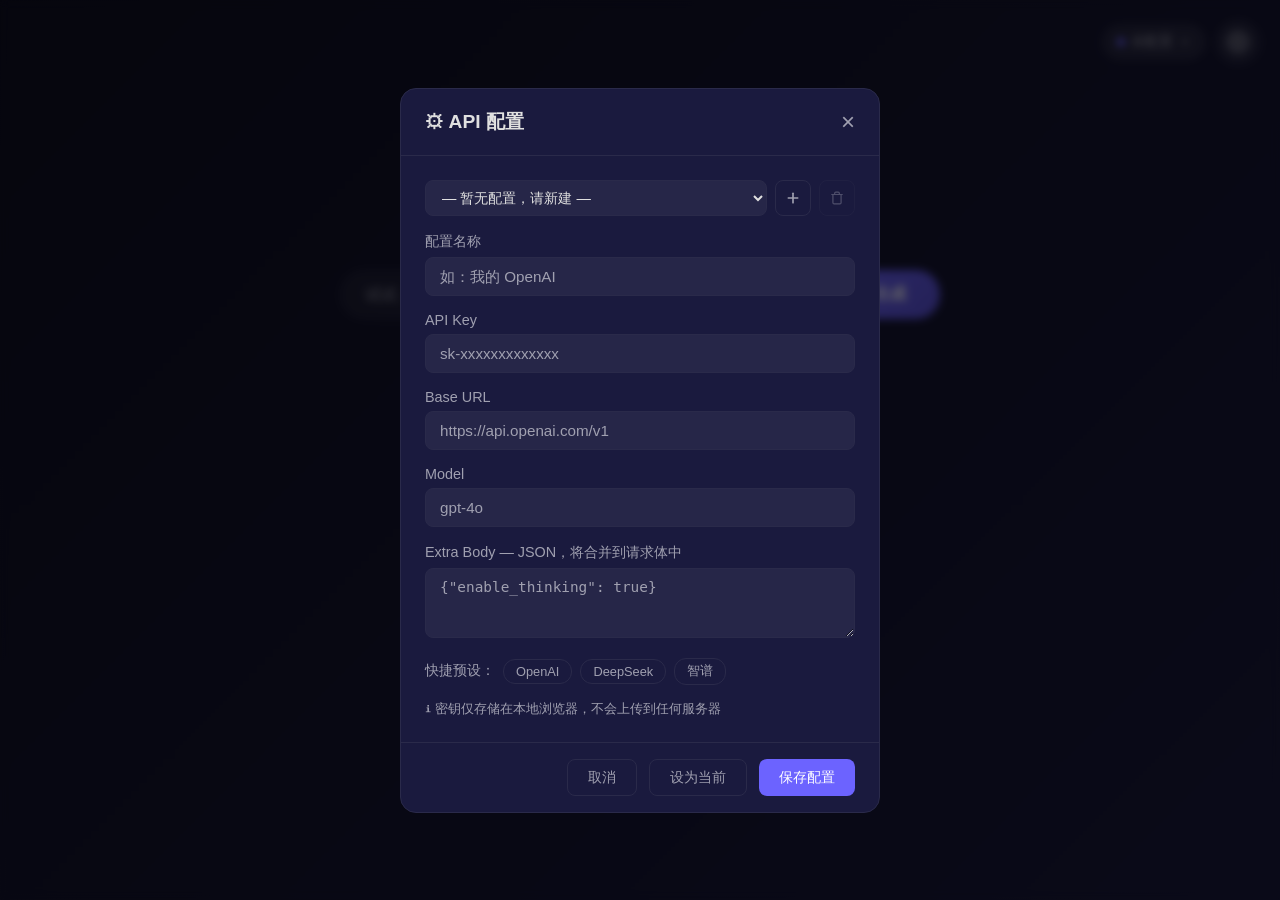
==== commit e6214e06: "feat: 支持 extra_body 自定义请求参数，可传入 enable_thinking 等非标准参数" ====
--- a/index.html
+++ b/index.html
@@ -158,6 +158,11 @@
           <input type="text" id="config-model" placeholder="gpt-4o">
         </div>
 
+        <div class="form-group">
+          <label for="config-extra-body">Extra Body <span style="font-weight:400;color:var(--text-secondary)">— JSON，将合并到请求体中</span></label>
+          <textarea id="config-extra-body" placeholder='{"enable_thinking": true}' rows="3" autocomplete="off"></textarea>
+        </div>
+
         <div class="presets">
           <span class="presets-label">快捷预设：</span>
           <button class="preset-btn" data-name="OpenAI" data-base-url="https://api.openai.com/v1" data-model="gpt-4o">OpenAI</button>
--- a/style.css
+++ b/style.css
@@ -630,6 +630,29 @@
   color: var(--text-secondary);
 }
 
+.form-group textarea {
+  width: 100%;
+  padding: 10px 14px;
+  font-size: 0.9rem;
+  font-family: 'SF Mono', 'Fira Code', 'Cascadia Code', 'Consolas', monospace;
+  border: 1px solid var(--border);
+  border-radius: var(--radius-sm);
+  background: rgba(255, 255, 255, 0.05);
+  color: var(--text-primary);
+  outline: none;
+  resize: vertical;
+  transition: border-color var(--transition), box-shadow var(--transition);
+}
+
+.form-group textarea:focus {
+  border-color: var(--accent);
+  box-shadow: 0 0 0 2px var(--accent-glow);
+}
+
+.form-group textarea::placeholder {
+  color: var(--text-secondary);
+}
+
 /* ===== Presets ===== */
 .presets {
   margin: 16px 0;
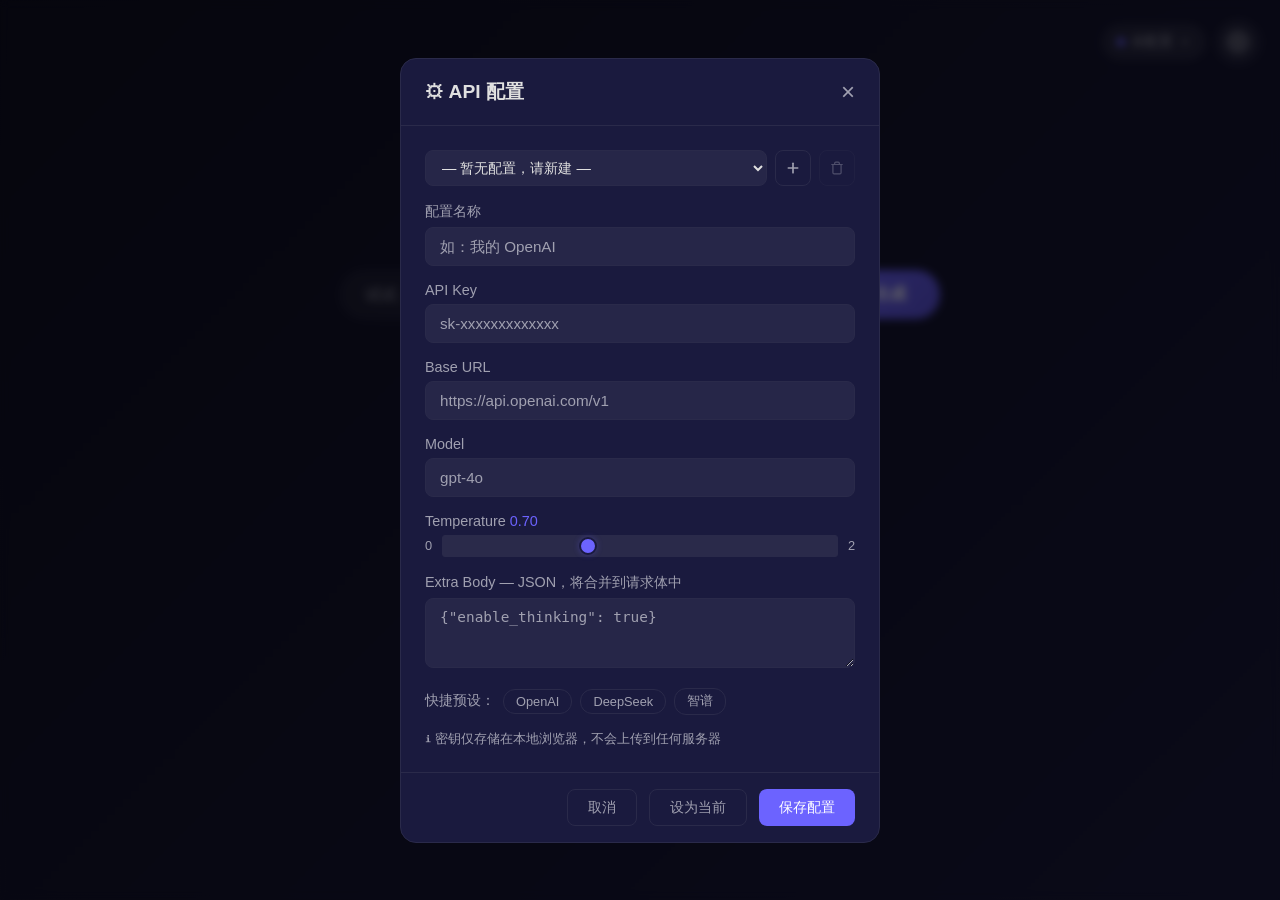
==== commit c252be23: "feat: 模型配置支持 temperature 温度参数，范围滑块 0~2" ====
--- a/index.html
+++ b/index.html
@@ -159,6 +159,15 @@
         </div>
 
         <div class="form-group">
+          <label for="config-temperature">Temperature <span id="temp-value-display" style="font-weight:400;color:var(--accent)">0.7</span></label>
+          <div class="temp-slider-row">
+            <span class="temp-label">0</span>
+            <input type="range" id="config-temperature" min="0" max="2" step="0.01" value="0.7">
+            <span class="temp-label">2</span>
+          </div>
+        </div>
+
+        <div class="form-group">
           <label for="config-extra-body">Extra Body <span style="font-weight:400;color:var(--text-secondary)">— JSON，将合并到请求体中</span></label>
           <textarea id="config-extra-body" placeholder='{"enable_thinking": true}' rows="3" autocomplete="off"></textarea>
         </div>
--- a/style.css
+++ b/style.css
@@ -653,6 +653,57 @@
   color: var(--text-secondary);
 }
 
+/* ===== Temperature Slider ===== */
+.temp-slider-row {
+  display: flex;
+  align-items: center;
+  gap: 10px;
+}
+
+.temp-label {
+  font-size: 0.8rem;
+  color: var(--text-secondary);
+  flex-shrink: 0;
+}
+
+.temp-slider-row input[type="range"] {
+  flex: 1;
+  -webkit-appearance: none;
+  appearance: none;
+  height: 6px;
+  background: var(--border);
+  border-radius: 3px;
+  outline: none;
+  cursor: pointer;
+}
+
+.temp-slider-row input[type="range"]::-webkit-slider-thumb {
+  -webkit-appearance: none;
+  appearance: none;
+  width: 18px;
+  height: 18px;
+  border-radius: 50%;
+  background: var(--accent);
+  cursor: pointer;
+  border: 2px solid var(--bg-secondary);
+  box-shadow: 0 0 6px var(--accent-glow);
+  transition: transform 0.15s ease;
+}
+
+.temp-slider-row input[type="range"]::-webkit-slider-thumb:hover {
+  transform: scale(1.2);
+}
+
+.temp-slider-row input[type="range"]::-moz-range-thumb {
+  width: 18px;
+  height: 18px;
+  border-radius: 50%;
+  background: var(--accent);
+  cursor: pointer;
+  border: 2px solid var(--bg-secondary);
+  box-shadow: 0 0 6px var(--accent-glow);
+}
+
 /* ===== Presets ===== */
 .presets {
   margin: 16px 0;
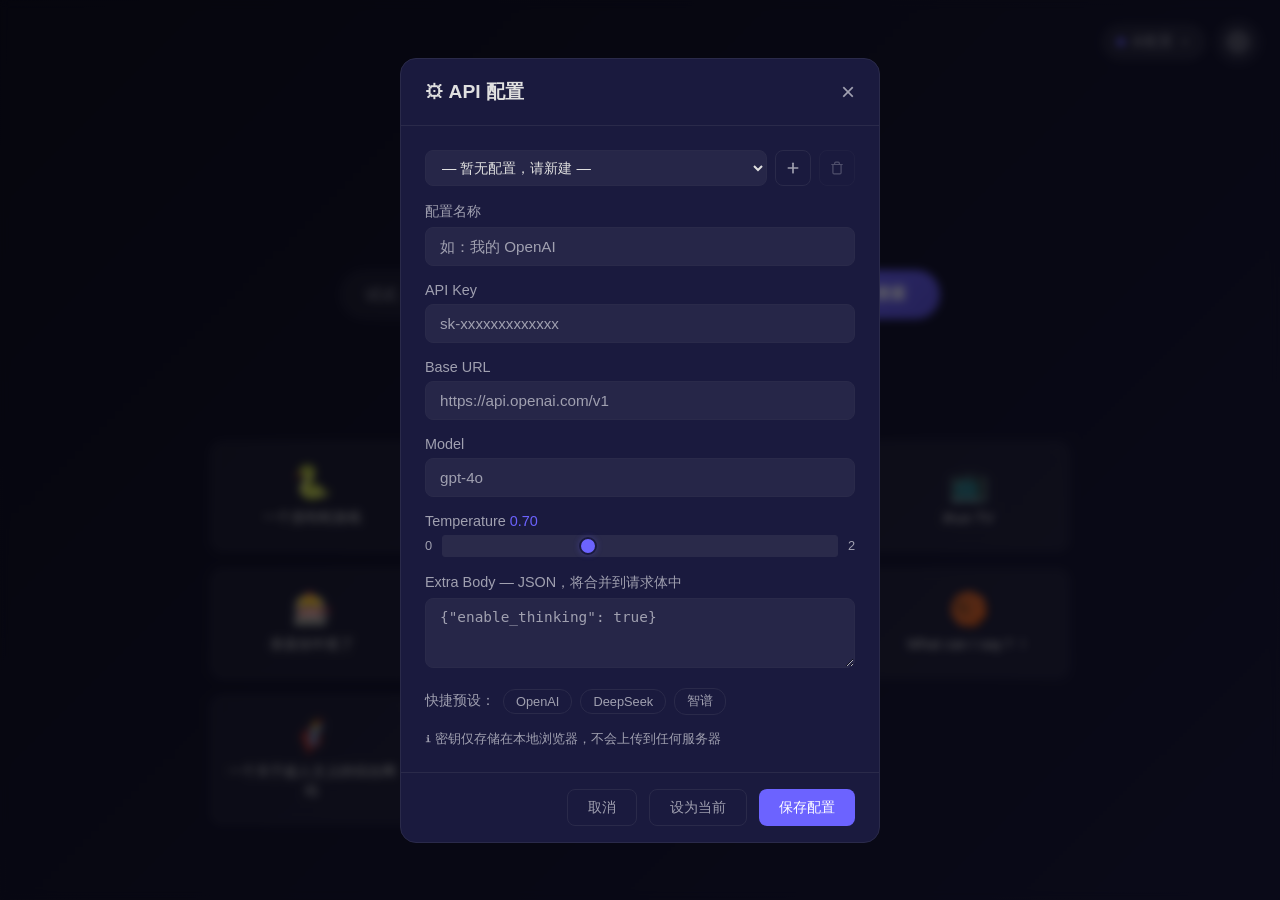
==== commit d17f1f2e: "feat: 首页添加创意推荐区，展示 recommend 目录下生成的网页" ====
--- a/index.html
+++ b/index.html
@@ -45,7 +45,7 @@
           placeholder="试试：一个贪吃蛇游戏"
           aria-label="页面描述"
         >
-        <button type="submit" id="generate-btn" class="generate-btn"><span class="btn-text">生成</span></button>
+        <button type="submit" id="generate-btn" class="generate-btn"><span class="btn-text">搜索</span></button>
       </form>
     </section>
 
@@ -61,6 +61,13 @@
     <section id="error-section" class="error-section hidden">
       <p id="error-text" class="error-text"></p>
       <button id="retry-btn" class="retry-btn">重试</button>
+    </section>
+
+    <!-- 创意推荐区 -->
+    <section id="recommend-section" class="recommend-section">
+      <h2 class="recommend-title">✨ 创意推荐</h2>
+      <p class="recommend-subtitle">点击卡片，直接体验 AI 生成的创意网页</p>
+      <div id="recommend-grid" class="recommend-grid"></div>
     </section>
 
   </main>
--- a/style.css
+++ b/style.css
@@ -911,6 +911,72 @@
   20%, 40%, 60%, 80% { transform: translateX(6px); }
 }
 
+/* ===== Recommend Section ===== */
+.recommend-section {
+  margin-top: 48px;
+  padding-bottom: 48px;
+  animation: fadeInUp 0.5s ease;
+}
+
+.recommend-title {
+  font-size: 1.3rem;
+  font-weight: 700;
+  text-align: center;
+  margin-bottom: 4px;
+}
+
+.recommend-subtitle {
+  text-align: center;
+  color: var(--text-secondary);
+  font-size: 0.85rem;
+  margin-bottom: 24px;
+}
+
+.recommend-grid {
+  display: grid;
+  grid-template-columns: repeat(auto-fill, minmax(200px, 1fr));
+  gap: 16px;
+}
+
+.recommend-card {
+  display: flex;
+  flex-direction: column;
+  align-items: center;
+  justify-content: center;
+  gap: 10px;
+  padding: 24px 16px;
+  background: rgba(255, 255, 255, 0.05);
+  border: 1px solid var(--border);
+  border-radius: var(--radius-md);
+  cursor: pointer;
+  transition: all var(--transition);
+  text-align: center;
+  text-decoration: none;
+  color: var(--text-primary);
+}
+
+.recommend-card:hover {
+  border-color: var(--accent);
+  background: rgba(108, 99, 255, 0.1);
+  transform: translateY(-3px);
+  box-shadow: 0 4px 20px rgba(0, 0, 0, 0.3);
+}
+
+.recommend-card:active {
+  transform: translateY(-1px);
+}
+
+.recommend-card-icon {
+  font-size: 2rem;
+  line-height: 1;
+}
+
+.recommend-card-title {
+  font-size: 0.9rem;
+  font-weight: 500;
+  word-break: break-word;
+}
+
 /* ===== Responsive ===== */
 @media (max-width: 600px) {
   .search-bar {
